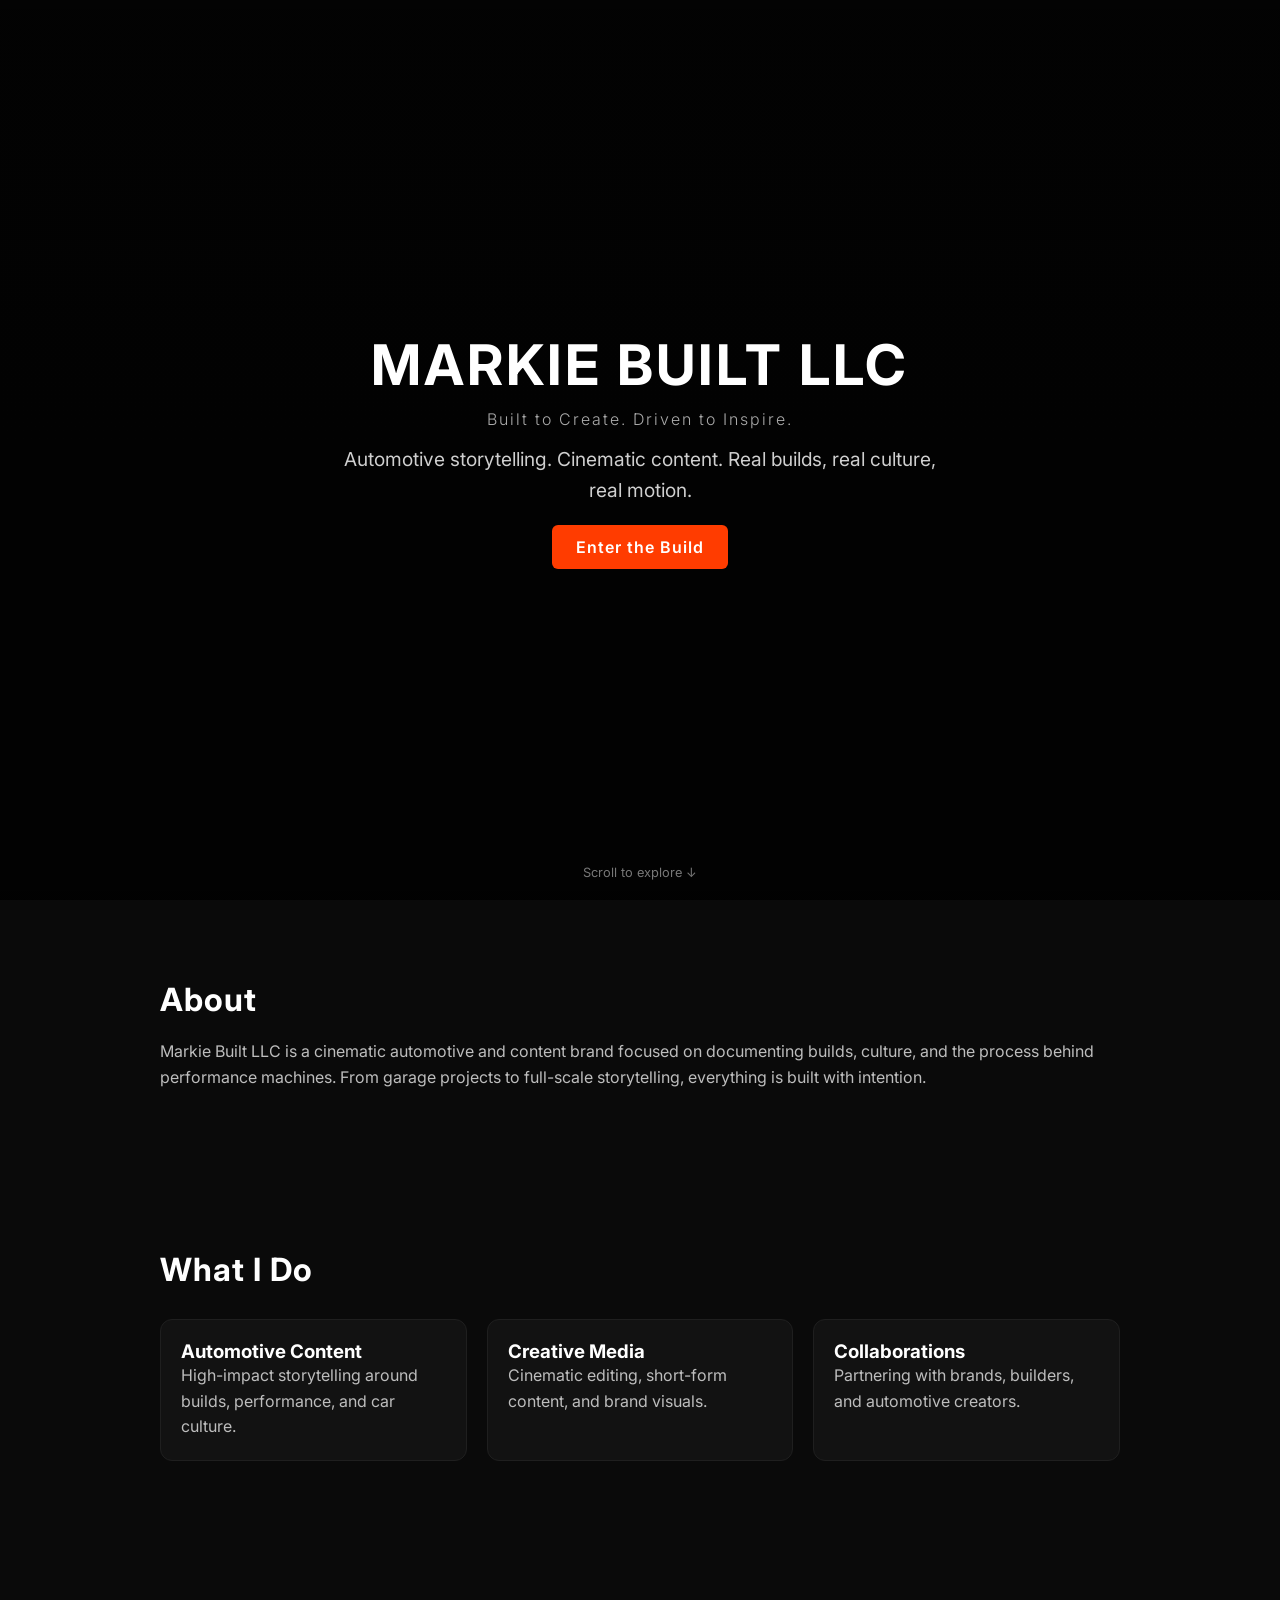
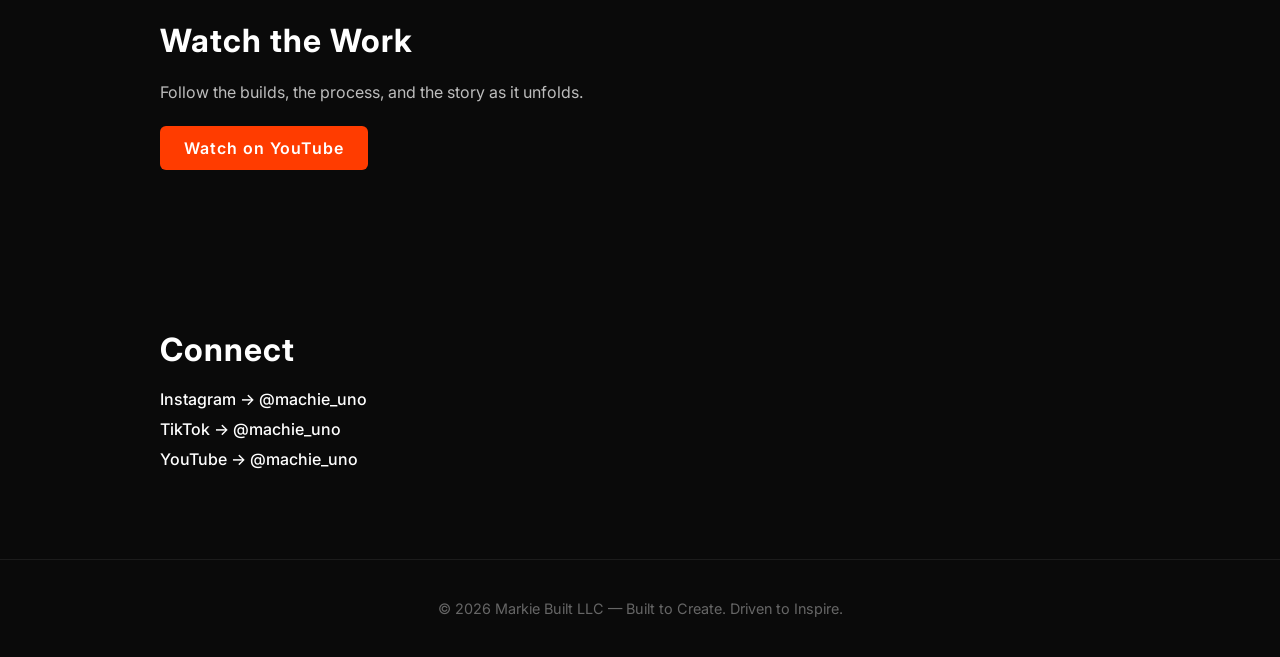
==== index.html @ 8a602ca6 "Add files via upload" ====
<!DOCTYPE html>
<html lang="en">
<head>
<meta charset="UTF-8" />
<meta name="viewport" content="width=device-width, initial-scale=1.0"/>
<title>Markie Built LLC</title>

<link href="https://fonts.googleapis.com/css2?family=Inter:wght@300;400;600;700&display=swap" rel="stylesheet">

<style>
  * {
    margin: 0;
    padding: 0;
    box-sizing: border-box;
  }

  body {
    font-family: "Inter", sans-serif;
    background: #0a0a0a;
    color: #fff;
    overflow-x: hidden;
  }

  /* HERO */
  .hero {
    height: 100vh;
    display: flex;
    flex-direction: column;
    justify-content: center;
    align-items: center;
    text-align: center;

    background: linear-gradient(
      rgba(0,0,0,0.75),
      rgba(0,0,0,0.85)
    ),
    url("https://images.unsplash.com/photo-1503376780353-7e6692767b70?auto=format&fit=crop&w=1950&q=80");

    background-size: cover;
    background-position: center;
    position: relative;
  }

  .hero h1 {
    font-size: 3.5rem;
    letter-spacing: 3px;
    font-weight: 700;
  }

  .hero p {
    margin-top: 15px;
    font-size: 1.2rem;
    color: #cfcfcf;
    max-width: 600px;
  }

  .tagline {
    margin-top: 10px;
    font-weight: 300;
    letter-spacing: 2px;
    color: #aaa;
  }

  .scroll {
    position: absolute;
    bottom: 20px;
    font-size: 0.8rem;
    color: #777;
  }

  /* SECTIONS */
  section {
    padding: 80px 20px;
    max-width: 1000px;
    margin: auto;
  }

  h2 {
    font-size: 2rem;
    margin-bottom: 20px;
    letter-spacing: 1px;
  }

  p {
    color: #bdbdbd;
    line-height: 1.6;
  }

  /* GRID */
  .grid {
    display: grid;
    grid-template-columns: repeat(auto-fit, minmax(250px, 1fr));
    gap: 20px;
    margin-top: 30px;
  }

  .card {
    background: #121212;
    padding: 20px;
    border-radius: 12px;
    border: 1px solid #1f1f1f;
    transition: 0.3s;
  }

  .card:hover {
    transform: translateY(-5px);
    border-color: #333;
  }

  /* SOCIALS */
  .social a {
    display: block;
    margin: 10px 0;
    color: #fff;
    text-decoration: none;
    font-weight: 500;
  }

  .social a:hover {
    color: #ff3c00;
  }

  /* FOOTER */
  footer {
    text-align: center;
    padding: 40px;
    border-top: 1px solid #1c1c1c;
    color: #666;
    font-size: 0.9rem;
  }

  /* BUTTON */
  .btn {
    display: inline-block;
    margin-top: 20px;
    padding: 12px 24px;
    background: #ff3c00;
    color: #fff;
    text-decoration: none;
    border-radius: 6px;
    font-weight: 600;
    letter-spacing: 1px;
  }

  .btn:hover {
    background: #e63600;
  }

</style>
</head>

<body>

<!-- HERO -->
<div class="hero">
  <h1>MARKIE BUILT LLC</h1>
  <div class="tagline">Built to Create. Driven to Inspire.</div>
  <p>
    Automotive storytelling. Cinematic content. Real builds, real culture, real motion.
  </p>

  <a href="#about" class="btn">Enter the Build</a>

  <div class="scroll">Scroll to explore ↓</div>
</div>

<!-- ABOUT -->
<section id="about">
  <h2>About</h2>
  <p>
    Markie Built LLC is a cinematic automotive and content brand focused on documenting builds,
    culture, and the process behind performance machines. From garage projects to full-scale storytelling,
    everything is built with intention.
  </p>
</section>

<!-- SERVICES -->
<section>
  <h2>What I Do</h2>

  <div class="grid">
    <div class="card">
      <h3>Automotive Content</h3>
      <p>High-impact storytelling around builds, performance, and car culture.</p>
    </div>

    <div class="card">
      <h3>Creative Media</h3>
      <p>Cinematic editing, short-form content, and brand visuals.</p>
    </div>

    <div class="card">
      <h3>Collaborations</h3>
      <p>Partnering with brands, builders, and automotive creators.</p>
    </div>
  </div>
</section>

<!-- CONTENT -->
<section>
  <h2>Watch the Work</h2>
  <p>Follow the builds, the process, and the story as it unfolds.</p>

  <a class="btn" href="https://youtube.com/@machie_uno?si=UlEGZ1QydaQvBYTd" target="_blank">
    Watch on YouTube
  </a>
</section>

<!-- SOCIALS -->
<section class="social">
  <h2>Connect</h2>

  <a href="https://www.instagram.com/machie_uno" target="_blank">Instagram → @machie_uno</a>
  <a href="https://www.tiktok.com/@machie_uno" target="_blank">TikTok → @machie_uno</a>
  <a href="https://youtube.com/@machie_uno?si=UlEGZ1QydaQvBYTd" target="_blank">YouTube → @machie_uno</a>
</section>

<!-- FOOTER -->
<footer>
  © 2026 Markie Built LLC — Built to Create. Driven to Inspire.
</footer>

</body>
</html>
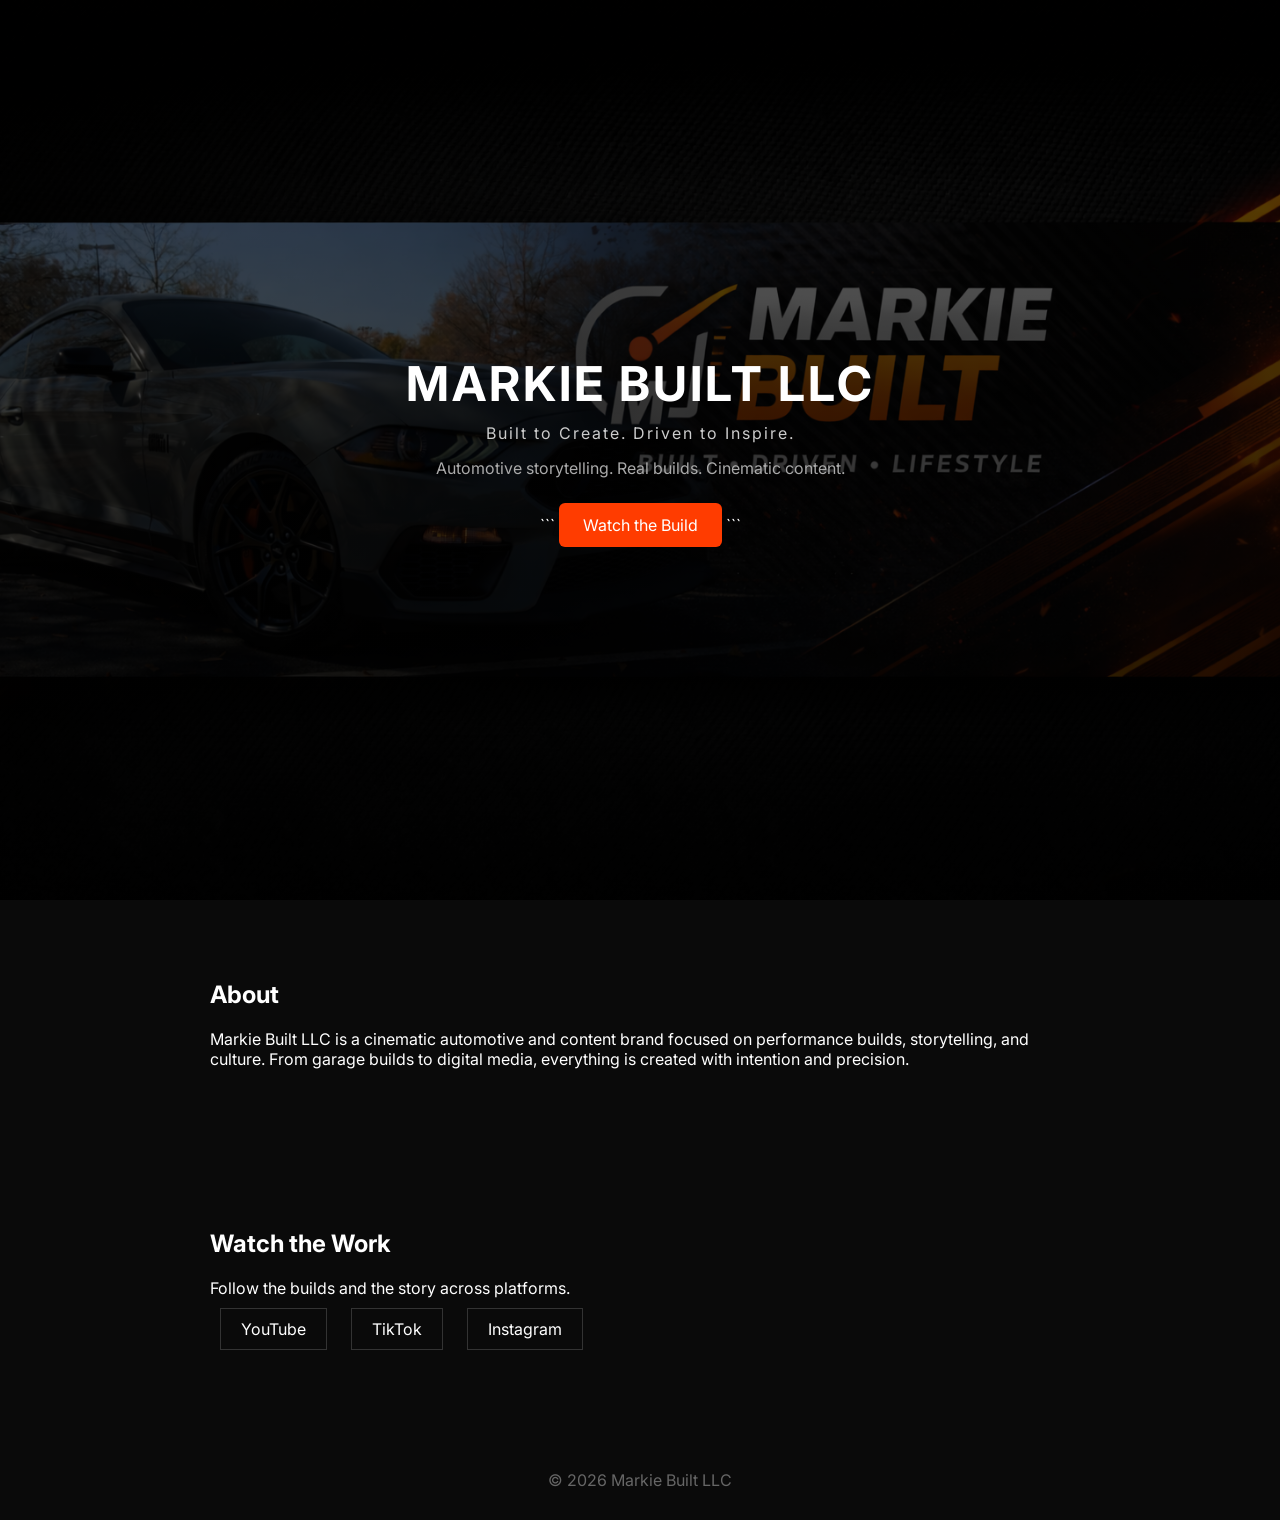
==== commit 2594d80c: "Add files via upload" ====
--- a/index.html
+++ b/index.html
@@ -1,224 +1,74 @@
 <!DOCTYPE html>
+
 <html lang="en">
 <head>
-<meta charset="UTF-8" />
-<meta name="viewport" content="width=device-width, initial-scale=1.0"/>
-<title>Markie Built LLC</title>
+  <meta charset="UTF-8" />
+  <meta name="viewport" content="width=device-width, initial-scale=1.0"/>
+  <title>Markie Built LLC</title>
 
-<link href="https://fonts.googleapis.com/css2?family=Inter:wght@300;400;600;700&display=swap" rel="stylesheet">
-
-<style>
-  * {
-    margin: 0;
-    padding: 0;
-    box-sizing: border-box;
-  }
-
-  body {
-    font-family: "Inter", sans-serif;
-    background: #0a0a0a;
-    color: #fff;
-    overflow-x: hidden;
-  }
-
-  /* HERO */
-  .hero {
-    height: 100vh;
-    display: flex;
-    flex-direction: column;
-    justify-content: center;
-    align-items: center;
-    text-align: center;
-
-    background: linear-gradient(
-      rgba(0,0,0,0.75),
-      rgba(0,0,0,0.85)
-    ),
-    url("https://images.unsplash.com/photo-1503376780353-7e6692767b70?auto=format&fit=crop&w=1950&q=80");
-
-    background-size: cover;
-    background-position: center;
-    position: relative;
-  }
-
-  .hero h1 {
-    font-size: 3.5rem;
-    letter-spacing: 3px;
-    font-weight: 700;
-  }
-
-  .hero p {
-    margin-top: 15px;
-    font-size: 1.2rem;
-    color: #cfcfcf;
-    max-width: 600px;
-  }
-
-  .tagline {
-    margin-top: 10px;
-    font-weight: 300;
-    letter-spacing: 2px;
-    color: #aaa;
-  }
-
-  .scroll {
-    position: absolute;
-    bottom: 20px;
-    font-size: 0.8rem;
-    color: #777;
-  }
-
-  /* SECTIONS */
-  section {
-    padding: 80px 20px;
-    max-width: 1000px;
-    margin: auto;
-  }
-
-  h2 {
-    font-size: 2rem;
-    margin-bottom: 20px;
-    letter-spacing: 1px;
-  }
-
-  p {
-    color: #bdbdbd;
-    line-height: 1.6;
-  }
-
-  /* GRID */
-  .grid {
-    display: grid;
-    grid-template-columns: repeat(auto-fit, minmax(250px, 1fr));
-    gap: 20px;
-    margin-top: 30px;
-  }
-
-  .card {
-    background: #121212;
-    padding: 20px;
-    border-radius: 12px;
-    border: 1px solid #1f1f1f;
-    transition: 0.3s;
-  }
-
-  .card:hover {
-    transform: translateY(-5px);
-    border-color: #333;
-  }
-
-  /* SOCIALS */
-  .social a {
-    display: block;
-    margin: 10px 0;
-    color: #fff;
-    text-decoration: none;
-    font-weight: 500;
-  }
-
-  .social a:hover {
-    color: #ff3c00;
-  }
-
-  /* FOOTER */
-  footer {
-    text-align: center;
-    padding: 40px;
-    border-top: 1px solid #1c1c1c;
-    color: #666;
-    font-size: 0.9rem;
-  }
-
-  /* BUTTON */
-  .btn {
-    display: inline-block;
-    margin-top: 20px;
-    padding: 12px 24px;
-    background: #ff3c00;
-    color: #fff;
-    text-decoration: none;
-    border-radius: 6px;
-    font-weight: 600;
-    letter-spacing: 1px;
-  }
-
-  .btn:hover {
-    background: #e63600;
-  }
-
-</style>
+  <link rel="stylesheet" href="style.css">
+  <link href="https://fonts.googleapis.com/css2?family=Inter:wght@300;400;600;700&display=swap" rel="stylesheet">
 </head>
 
 <body>
 
-<!-- HERO -->
-<div class="hero">
-  <h1>MARKIE BUILT LLC</h1>
-  <div class="tagline">Built to Create. Driven to Inspire.</div>
-  <p>
-    Automotive storytelling. Cinematic content. Real builds, real culture, real motion.
-  </p>
+<!-- INTRO ANIMATION -->
 
-  <a href="#about" class="btn">Enter the Build</a>
-
-  <div class="scroll">Scroll to explore ↓</div>
+<div id="intro">
+  <h1>MARKIE BUILT</h1>
+  <p>Built to Create. Driven to Inspire.</p>
 </div>
 
+<!-- HERO -->
+
+<section class="hero">
+  <div class="overlay"></div>
+
+  <div class="hero-content">
+    <h1>MARKIE BUILT LLC</h1>
+    <p class="tagline">Built to Create. Driven to Inspire.</p>
+    <p class="sub">
+      Automotive storytelling. Real builds. Cinematic content.
+    </p>
+
+```
+<a href="#content" class="btn">Watch the Build</a>
+```
+
+  </div>
+</section>
+
 <!-- ABOUT -->
-<section id="about">
+
+<section class="section">
   <h2>About</h2>
   <p>
-    Markie Built LLC is a cinematic automotive and content brand focused on documenting builds,
-    culture, and the process behind performance machines. From garage projects to full-scale storytelling,
-    everything is built with intention.
+    Markie Built LLC is a cinematic automotive and content brand focused on
+    performance builds, storytelling, and culture. From garage builds to digital media,
+    everything is created with intention and precision.
   </p>
 </section>
 
-<!-- SERVICES -->
-<section>
-  <h2>What I Do</h2>
+<!-- CONTENT -->
 
-  <div class="grid">
-    <div class="card">
-      <h3>Automotive Content</h3>
-      <p>High-impact storytelling around builds, performance, and car culture.</p>
-    </div>
+<section id="content" class="section">
+  <h2>Watch the Work</h2>
+  <p>Follow the builds and the story across platforms.</p>
 
-    <div class="card">
-      <h3>Creative Media</h3>
-      <p>Cinematic editing, short-form content, and brand visuals.</p>
-    </div>
-
-    <div class="card">
-      <h3>Collaborations</h3>
-      <p>Partnering with brands, builders, and automotive creators.</p>
-    </div>
+  <div class="buttons">
+    <a href="https://youtube.com/@machie_uno?si=UlEGZ1QydaQvBYTd" target="_blank">YouTube</a>
+    <a href="https://www.tiktok.com/@machie_uno" target="_blank">TikTok</a>
+    <a href="https://www.instagram.com/machie_uno" target="_blank">Instagram</a>
   </div>
 </section>
 
-<!-- CONTENT -->
-<section>
-  <h2>Watch the Work</h2>
-  <p>Follow the builds, the process, and the story as it unfolds.</p>
+<!-- FOOTER -->
 
-  <a class="btn" href="https://youtube.com/@machie_uno?si=UlEGZ1QydaQvBYTd" target="_blank">
-    Watch on YouTube
-  </a>
-</section>
-
-<!-- SOCIALS -->
-<section class="social">
-  <h2>Connect</h2>
-
-  <a href="https://www.instagram.com/machie_uno" target="_blank">Instagram → @machie_uno</a>
-  <a href="https://www.tiktok.com/@machie_uno" target="_blank">TikTok → @machie_uno</a>
-  <a href="https://youtube.com/@machie_uno?si=UlEGZ1QydaQvBYTd" target="_blank">YouTube → @machie_uno</a>
-</section>
-
-<!-- FOOTER -->
 <footer>
-  © 2026 Markie Built LLC — Built to Create. Driven to Inspire.
+  © 2026 Markie Built LLC
 </footer>
 
+<script src="script.js"></script>
+
 </body>
-</html>+</html>
--- a/style.css
+++ b/style.css
@@ -0,0 +1,133 @@
+* {
+  margin: 0;
+  padding: 0;
+  box-sizing: border-box;
+  }
+
+body {
+font-family: "Inter", sans-serif;
+background: #0a0a0a;
+color: #fff;
+}
+
+/* INTRO */
+#intro {
+position: fixed;
+width: 100%;
+height: 100%;
+background: #000;
+display: flex;
+flex-direction: column;
+justify-content: center;
+align-items: center;
+z-index: 999;
+animation: fadeOut 2s ease forwards;
+animation-delay: 2.5s;
+}
+
+#intro h1 {
+font-size: 3rem;
+letter-spacing: 4px;
+}
+
+#intro p {
+margin-top: 10px;
+color: #aaa;
+}
+
+/* HERO */
+.hero {
+height: 100vh;
+background: url("assets/hero.jpg") center/cover no-repeat;
+position: relative;
+display: flex;
+justify-content: center;
+align-items: center;
+text-align: center;
+}
+
+.overlay {
+position: absolute;
+width: 100%;
+height: 100%;
+background: linear-gradient(to bottom, rgba(0,0,0,0.6), rgba(0,0,0,0.9));
+}
+
+/* subtle zoom */
+.hero {
+animation: zoom 20s ease-in-out infinite alternate;
+}
+
+.hero-content {
+position: relative;
+z-index: 2;
+max-width: 700px;
+}
+
+.hero h1 {
+font-size: 3rem;
+letter-spacing: 3px;
+}
+
+.tagline {
+margin-top: 10px;
+color: #ccc;
+letter-spacing: 2px;
+}
+
+.sub {
+margin-top: 15px;
+color: #aaa;
+}
+
+/* BUTTON */
+.btn {
+display: inline-block;
+margin-top: 25px;
+padding: 12px 24px;
+background: #ff3c00;
+color: white;
+text-decoration: none;
+border-radius: 6px;
+}
+
+/* SECTIONS */
+.section {
+padding: 80px 20px;
+max-width: 900px;
+margin: auto;
+}
+
+.section h2 {
+margin-bottom: 20px;
+}
+
+/* SOCIAL BUTTONS */
+.buttons a {
+display: inline-block;
+margin: 10px;
+padding: 10px 20px;
+border: 1px solid #333;
+text-decoration: none;
+color: white;
+}
+
+/* FOOTER */
+footer {
+text-align: center;
+padding: 30px;
+color: #666;
+}
+
+/* ANIMATIONS */
+@keyframes fadeOut {
+to {
+opacity: 0;
+visibility: hidden;
+}
+}
+
+@keyframes zoom {
+from { transform: scale(1); }
+to { transform: scale(1.08); }
+}
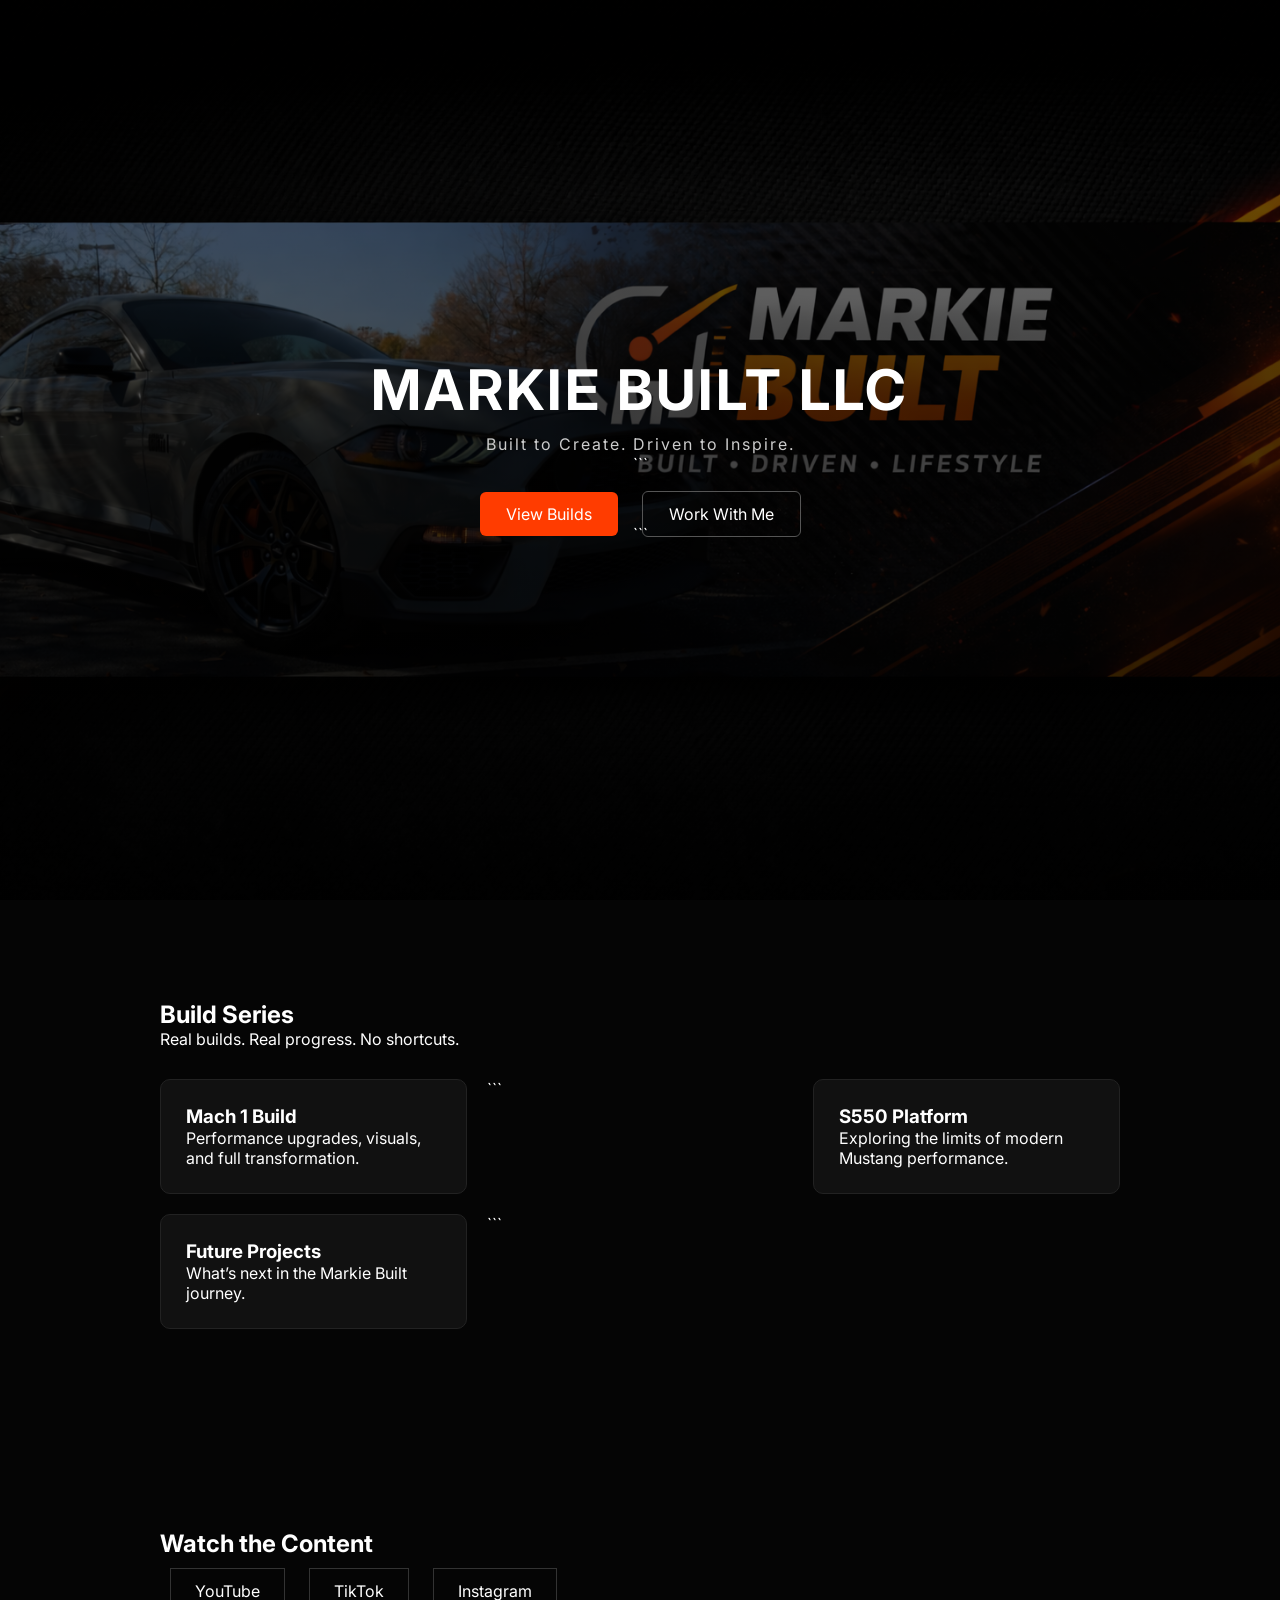
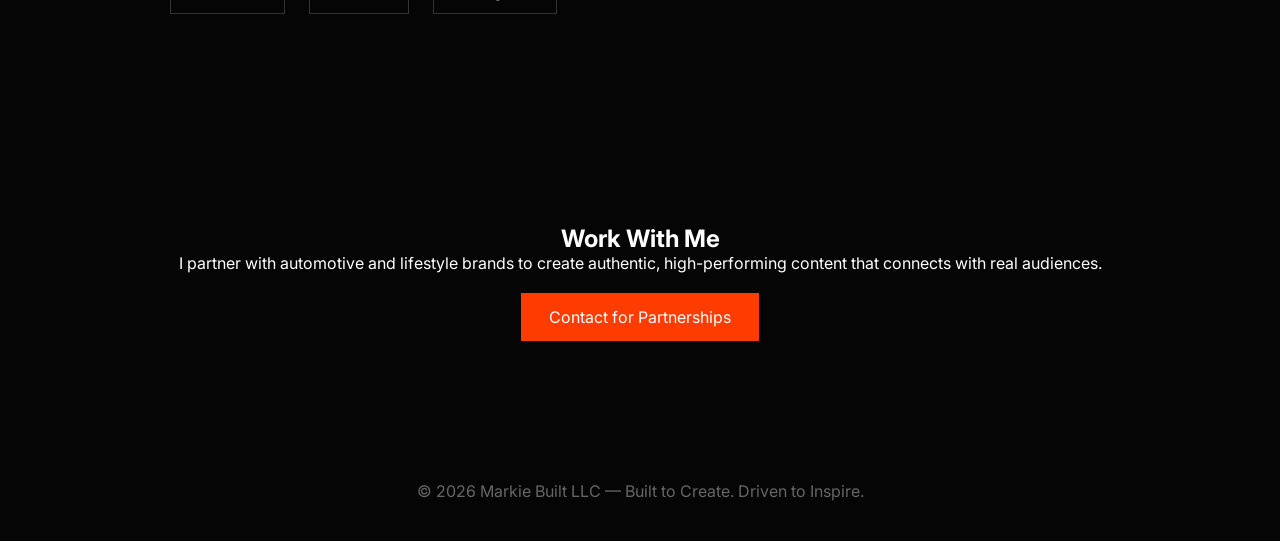
==== commit fb1dfb6e: "Add files via upload" ====
--- a/index.html
+++ b/index.html
@@ -12,60 +12,100 @@
 
 <body>
 
-<!-- INTRO ANIMATION -->
+<!-- INTRO -->
 
 <div id="intro">
-  <h1>MARKIE BUILT</h1>
-  <p>Built to Create. Driven to Inspire.</p>
+  <div class="intro-content">
+    <h1>MARKIE BUILT</h1>
+    <p>Built to Create. Driven to Inspire.</p>
+  </div>
 </div>
 
 <!-- HERO -->
 
 <section class="hero">
+
+  <!-- OPTIONAL VIDEO (uncomment later) -->
+
+  <!--
+  <video autoplay muted loop playsinline class="bg-video">
+    <source src="assets/video.mp4" type="video/mp4">
+  </video>
+  -->
+
   <div class="overlay"></div>
 
   <div class="hero-content">
     <h1>MARKIE BUILT LLC</h1>
     <p class="tagline">Built to Create. Driven to Inspire.</p>
-    <p class="sub">
-      Automotive storytelling. Real builds. Cinematic content.
-    </p>
 
 ```
-<a href="#content" class="btn">Watch the Build</a>
+<div class="cta-buttons">
+  <a href="#builds">View Builds</a>
+  <a href="#contact" class="outline">Work With Me</a>
+</div>
+```
+
+  </div>
+
+</section>
+
+<!-- BUILD SERIES -->
+
+<section id="builds" class="section">
+  <h2>Build Series</h2>
+  <p>Real builds. Real progress. No shortcuts.</p>
+
+  <div class="grid">
+    <div class="card">
+      <h3>Mach 1 Build</h3>
+      <p>Performance upgrades, visuals, and full transformation.</p>
+    </div>
+
+```
+<div class="card">
+  <h3>S550 Platform</h3>
+  <p>Exploring the limits of modern Mustang performance.</p>
+</div>
+
+<div class="card">
+  <h3>Future Projects</h3>
+  <p>What’s next in the Markie Built journey.</p>
+</div>
 ```
 
   </div>
 </section>
 
-<!-- ABOUT -->
+<!-- CONTENT -->
 
 <section class="section">
-  <h2>About</h2>
-  <p>
-    Markie Built LLC is a cinematic automotive and content brand focused on
-    performance builds, storytelling, and culture. From garage builds to digital media,
-    everything is created with intention and precision.
-  </p>
-</section>
+  <h2>Watch the Content</h2>
 
-<!-- CONTENT -->
-
-<section id="content" class="section">
-  <h2>Watch the Work</h2>
-  <p>Follow the builds and the story across platforms.</p>
-
-  <div class="buttons">
+  <div class="social-grid">
     <a href="https://youtube.com/@machie_uno?si=UlEGZ1QydaQvBYTd" target="_blank">YouTube</a>
     <a href="https://www.tiktok.com/@machie_uno" target="_blank">TikTok</a>
     <a href="https://www.instagram.com/machie_uno" target="_blank">Instagram</a>
   </div>
 </section>
 
+<!-- SPONSOR -->
+
+<section class="section sponsor">
+  <h2>Work With Me</h2>
+  <p>
+    I partner with automotive and lifestyle brands to create authentic,
+    high-performing content that connects with real audiences.
+  </p>
+
+<a href="mailto:your@email.com" class="btn">Contact for Partnerships</a>
+
+</section>
+
 <!-- FOOTER -->
 
 <footer>
-  © 2026 Markie Built LLC
+  © 2026 Markie Built LLC — Built to Create. Driven to Inspire.
 </footer>
 
 <script src="script.js"></script>
--- a/style.css
+++ b/style.css
@@ -6,8 +6,8 @@
 
 body {
 font-family: "Inter", sans-serif;
-background: #0a0a0a;
-color: #fff;
+background: #050505;
+color: white;
 }
 
 /* INTRO */
@@ -15,9 +15,8 @@
 position: fixed;
 width: 100%;
 height: 100%;
-background: #000;
+background: black;
 display: flex;
-flex-direction: column;
 justify-content: center;
 align-items: center;
 z-index: 999;
@@ -25,13 +24,17 @@
 animation-delay: 2.5s;
 }
 
-#intro h1 {
-font-size: 3rem;
-letter-spacing: 4px;
+.intro-content {
+text-align: center;
+animation: fadeIn 2s ease;
 }
 
-#intro p {
-margin-top: 10px;
+.intro-content h1 {
+font-size: 3rem;
+letter-spacing: 5px;
+}
+
+.intro-content p {
 color: #aaa;
 }
 
@@ -39,33 +42,35 @@
 .hero {
 height: 100vh;
 background: url("assets/hero.jpg") center/cover no-repeat;
-position: relative;
 display: flex;
 justify-content: center;
 align-items: center;
-text-align: center;
+position: relative;
+animation: zoom 20s ease-in-out infinite alternate;
+}
+
+.bg-video {
+position: absolute;
+width: 100%;
+height: 100%;
+object-fit: cover;
 }
 
 .overlay {
 position: absolute;
 width: 100%;
 height: 100%;
-background: linear-gradient(to bottom, rgba(0,0,0,0.6), rgba(0,0,0,0.9));
-}
-
-/* subtle zoom */
-.hero {
-animation: zoom 20s ease-in-out infinite alternate;
+background: linear-gradient(to bottom, rgba(0,0,0,0.5), rgba(0,0,0,0.9));
 }
 
 .hero-content {
 position: relative;
 z-index: 2;
-max-width: 700px;
+text-align: center;
 }
 
 .hero h1 {
-font-size: 3rem;
+font-size: 3.5rem;
 letter-spacing: 3px;
 }
 
@@ -75,56 +80,91 @@
 letter-spacing: 2px;
 }
 
-.sub {
-margin-top: 15px;
-color: #aaa;
+/* CTA */
+.cta-buttons {
+margin-top: 30px;
 }
 
-/* BUTTON */
-.btn {
-display: inline-block;
-margin-top: 25px;
-padding: 12px 24px;
+.cta-buttons a {
+margin: 10px;
+padding: 12px 26px;
 background: #ff3c00;
 color: white;
 text-decoration: none;
 border-radius: 6px;
 }
 
+.cta-buttons .outline {
+background: transparent;
+border: 1px solid #555;
+}
+
 /* SECTIONS */
 .section {
-padding: 80px 20px;
-max-width: 900px;
+padding: 100px 20px;
+max-width: 1000px;
 margin: auto;
 }
 
-.section h2 {
-margin-bottom: 20px;
+/* GRID */
+.grid {
+display: grid;
+grid-template-columns: repeat(auto-fit, minmax(250px, 1fr));
+gap: 20px;
+margin-top: 30px;
 }
 
-/* SOCIAL BUTTONS */
-.buttons a {
+.card {
+background: #111;
+padding: 25px;
+border-radius: 10px;
+border: 1px solid #222;
+transition: 0.3s;
+}
+
+.card:hover {
+transform: translateY(-8px);
+}
+
+/* SOCIAL */
+.social-grid a {
 display: inline-block;
 margin: 10px;
-padding: 10px 20px;
+padding: 12px 24px;
 border: 1px solid #333;
 text-decoration: none;
 color: white;
 }
 
+/* SPONSOR */
+.sponsor {
+text-align: center;
+}
+
+.btn {
+display: inline-block;
+margin-top: 20px;
+padding: 14px 28px;
+background: #ff3c00;
+color: white;
+text-decoration: none;
+}
+
 /* FOOTER */
 footer {
 text-align: center;
-padding: 30px;
+padding: 40px;
 color: #666;
 }
 
 /* ANIMATIONS */
 @keyframes fadeOut {
-to {
-opacity: 0;
-visibility: hidden;
+to { opacity: 0; visibility: hidden; }
 }
+
+@keyframes fadeIn {
+from { opacity: 0; }
+to { opacity: 1; }
 }
 
 @keyframes zoom {
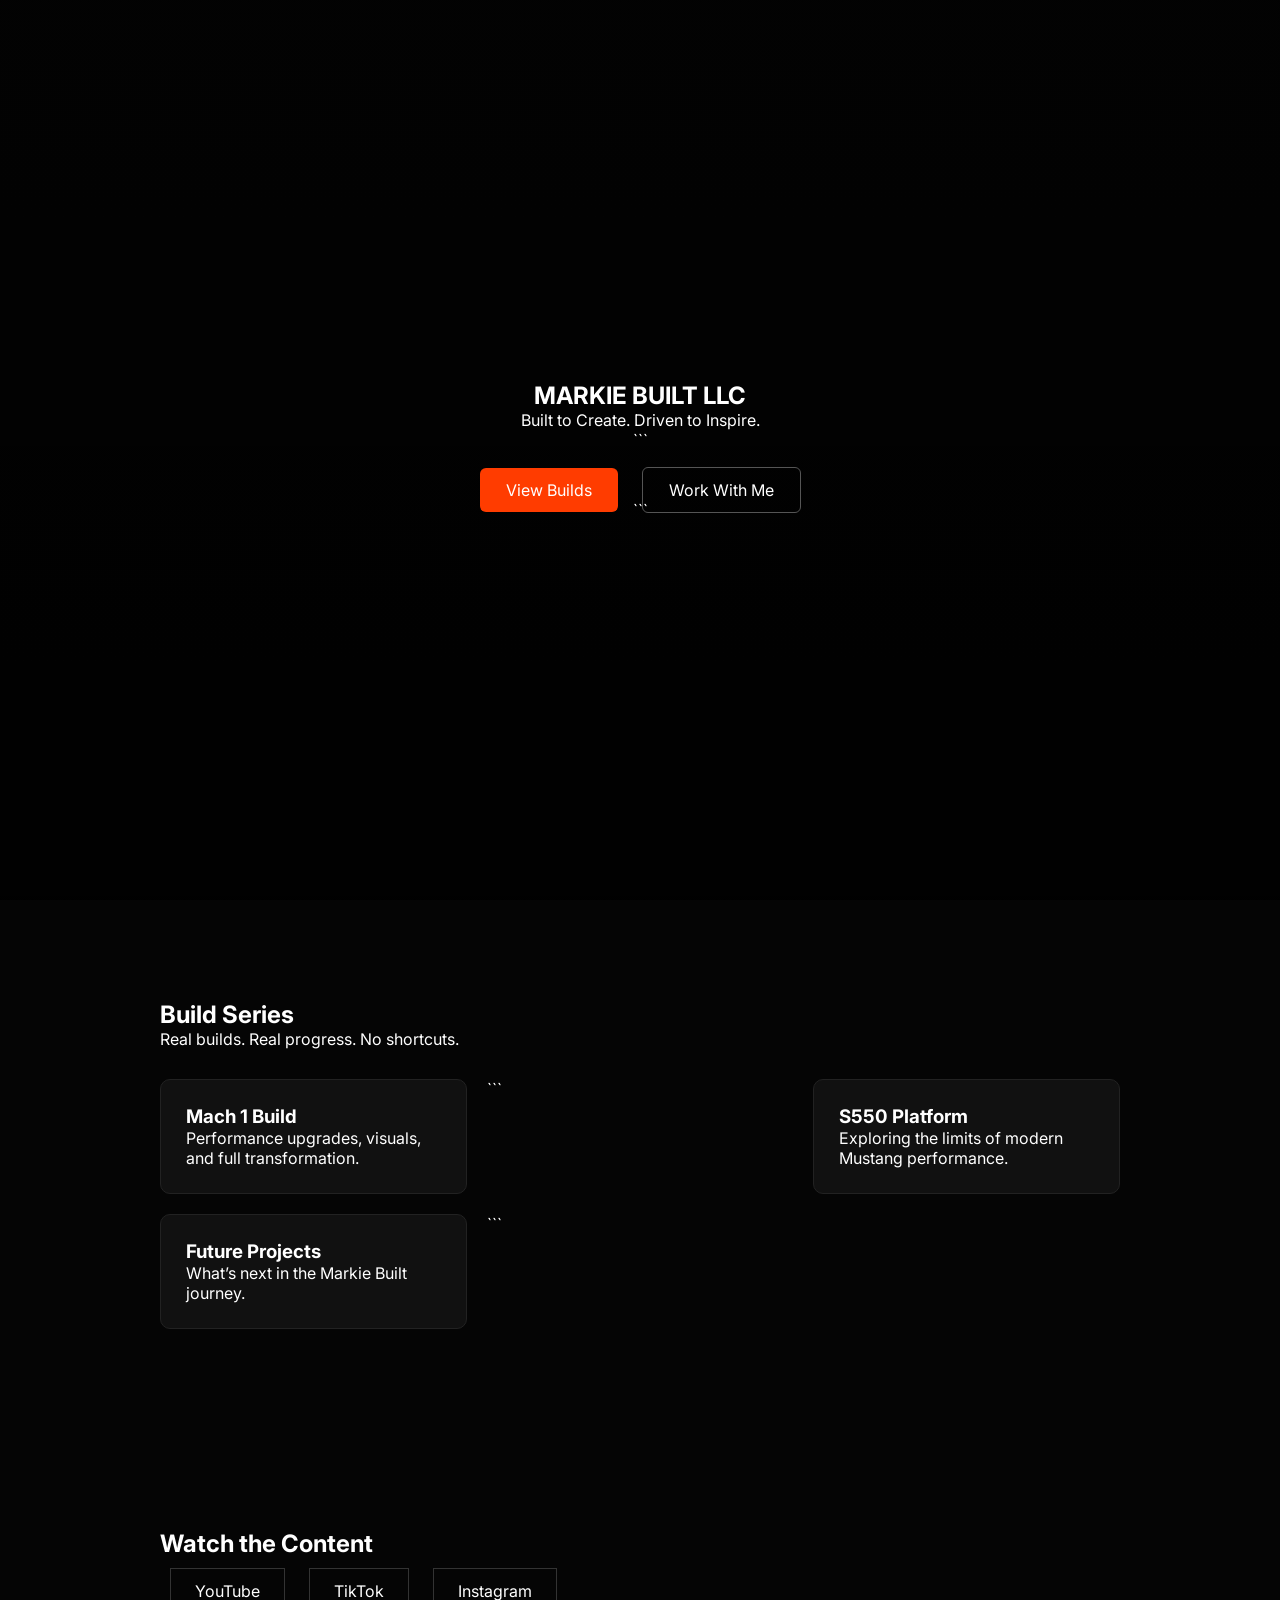
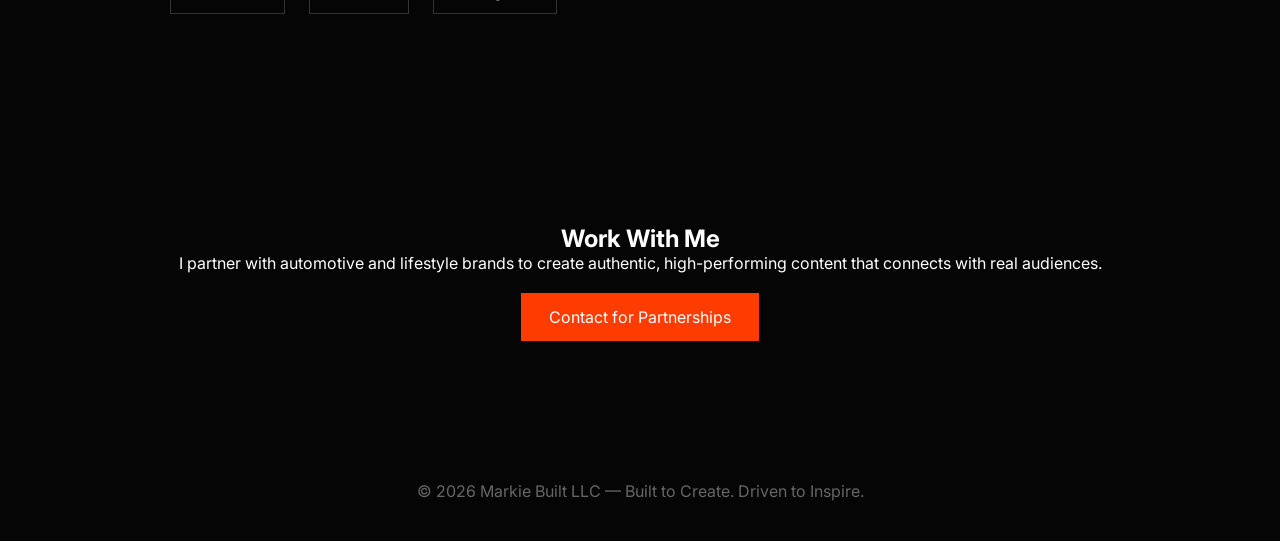
==== commit 56c7f787: "Add files via upload" ====
--- a/index.html
+++ b/index.html
@@ -25,13 +25,11 @@
 
 <section class="hero">
 
-  <!-- OPTIONAL VIDEO (uncomment later) -->
+  <!-- VIDEO BACKGROUND -->
 
-  <!--
   <video autoplay muted loop playsinline class="bg-video">
     <source src="assets/video.mp4" type="video/mp4">
   </video>
-  -->
 
   <div class="overlay"></div>
 
@@ -49,6 +47,7 @@
   </div>
 
 </section>
+
 
 <!-- BUILD SERIES -->
 
--- a/style.css
+++ b/style.css
@@ -41,44 +41,52 @@
 /* HERO */
 .hero {
 height: 100vh;
-background: url("assets/hero.jpg") center/cover no-repeat;
+position: relative;
 display: flex;
 justify-content: center;
 align-items: center;
-position: relative;
-animation: zoom 20s ease-in-out infinite alternate;
+overflow: hidden;
 }
 
+/* VIDEO BACKGROUND */
 .bg-video {
 position: absolute;
-width: 100%;
+top: 50%;
+left: 50%;
+width: auto;
 height: 100%;
+min-width: 100%;
+min-height: 100%;
+transform: translate(-50%, -50%);
 object-fit: cover;
+z-index: 0;
+
+/* cinematic fade-in */
+opacity: 0;
+animation: fadeVideo 2s ease forwards;
 }
 
+/* DARK OVERLAY */
 .overlay {
 position: absolute;
 width: 100%;
 height: 100%;
-background: linear-gradient(to bottom, rgba(0,0,0,0.5), rgba(0,0,0,0.9));
+background: linear-gradient(
+to bottom,
+rgba(0,0,0,0.5),
+rgba(0,0,0,0.9)
+);
+z-index: 1;
 }
 
+/* CONTENT ABOVE VIDEO */
 .hero-content {
 position: relative;
 z-index: 2;
 text-align: center;
+max-width: 700px;
 }
 
-.hero h1 {
-font-size: 3.5rem;
-letter-spacing: 3px;
-}
-
-.tagline {
-margin-top: 10px;
-color: #ccc;
-letter-spacing: 2px;
-}
 
 /* CTA */
 .cta-buttons {
@@ -171,3 +179,6 @@
 from { transform: scale(1); }
 to { transform: scale(1.08); }
 }
+@keyframes fadeVideo {
+to { opacity: 1; }
+}
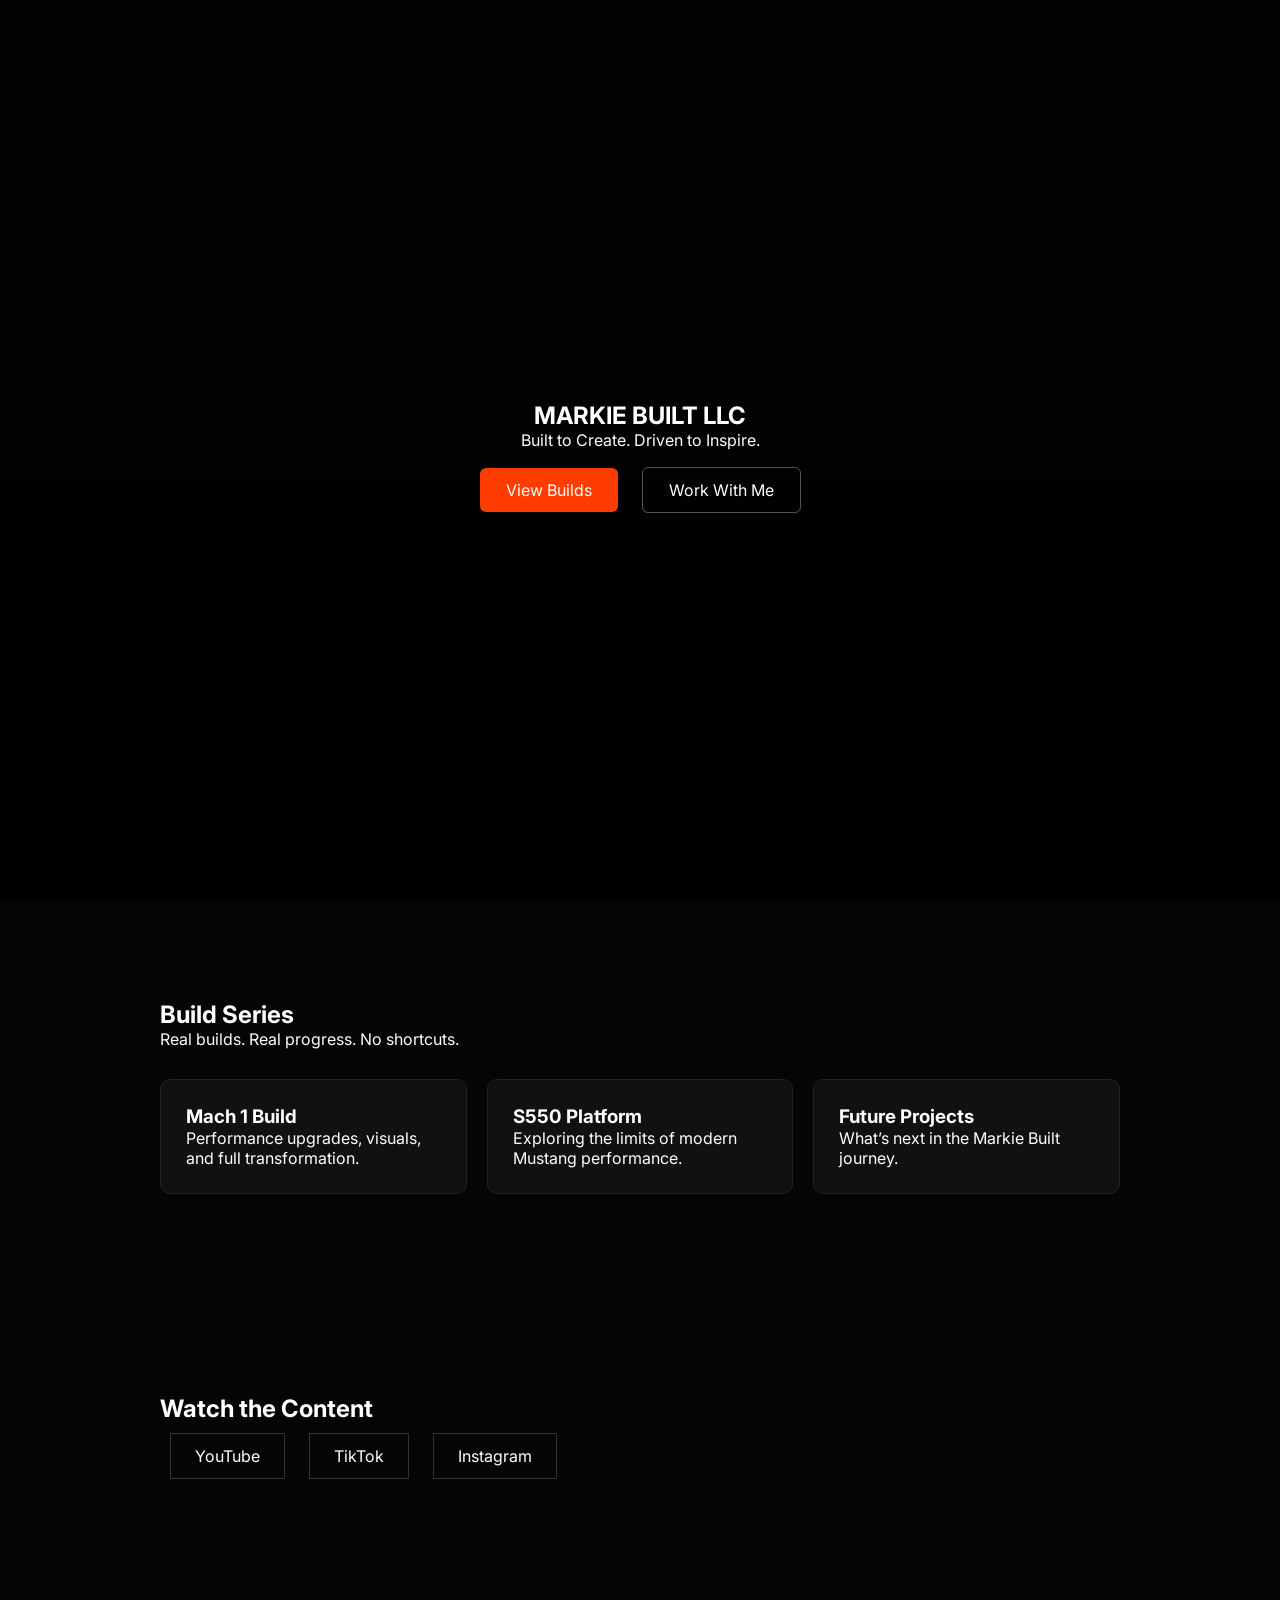
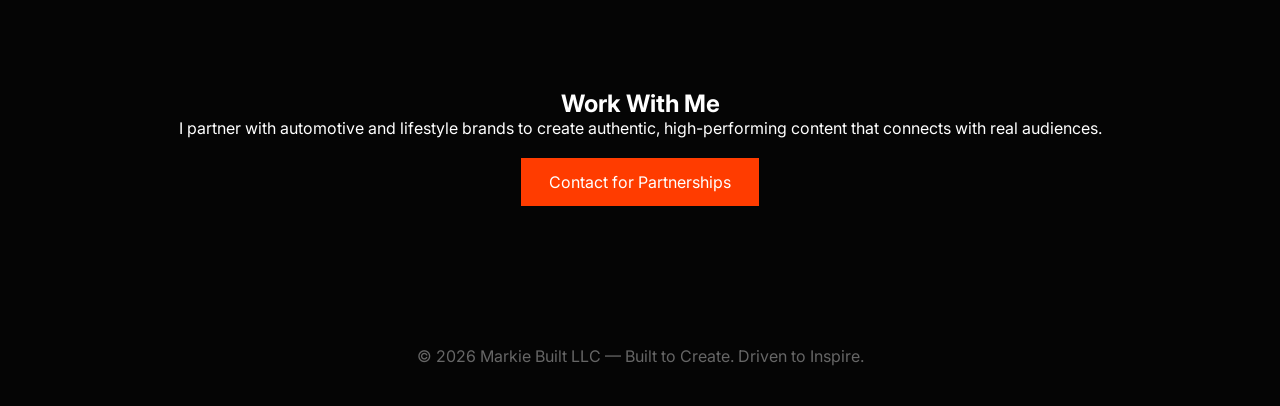
==== commit 46928335: "Add files via upload" ====
--- a/index.html
+++ b/index.html
@@ -37,12 +37,12 @@
     <h1>MARKIE BUILT LLC</h1>
     <p class="tagline">Built to Create. Driven to Inspire.</p>
 
-```
+
 <div class="cta-buttons">
   <a href="#builds">View Builds</a>
   <a href="#contact" class="outline">Work With Me</a>
 </div>
-```
+
 
   </div>
 
@@ -61,7 +61,7 @@
       <p>Performance upgrades, visuals, and full transformation.</p>
     </div>
 
-```
+
 <div class="card">
   <h3>S550 Platform</h3>
   <p>Exploring the limits of modern Mustang performance.</p>
@@ -71,7 +71,7 @@
   <h3>Future Projects</h3>
   <p>What’s next in the Markie Built journey.</p>
 </div>
-```
+
 
   </div>
 </section>
